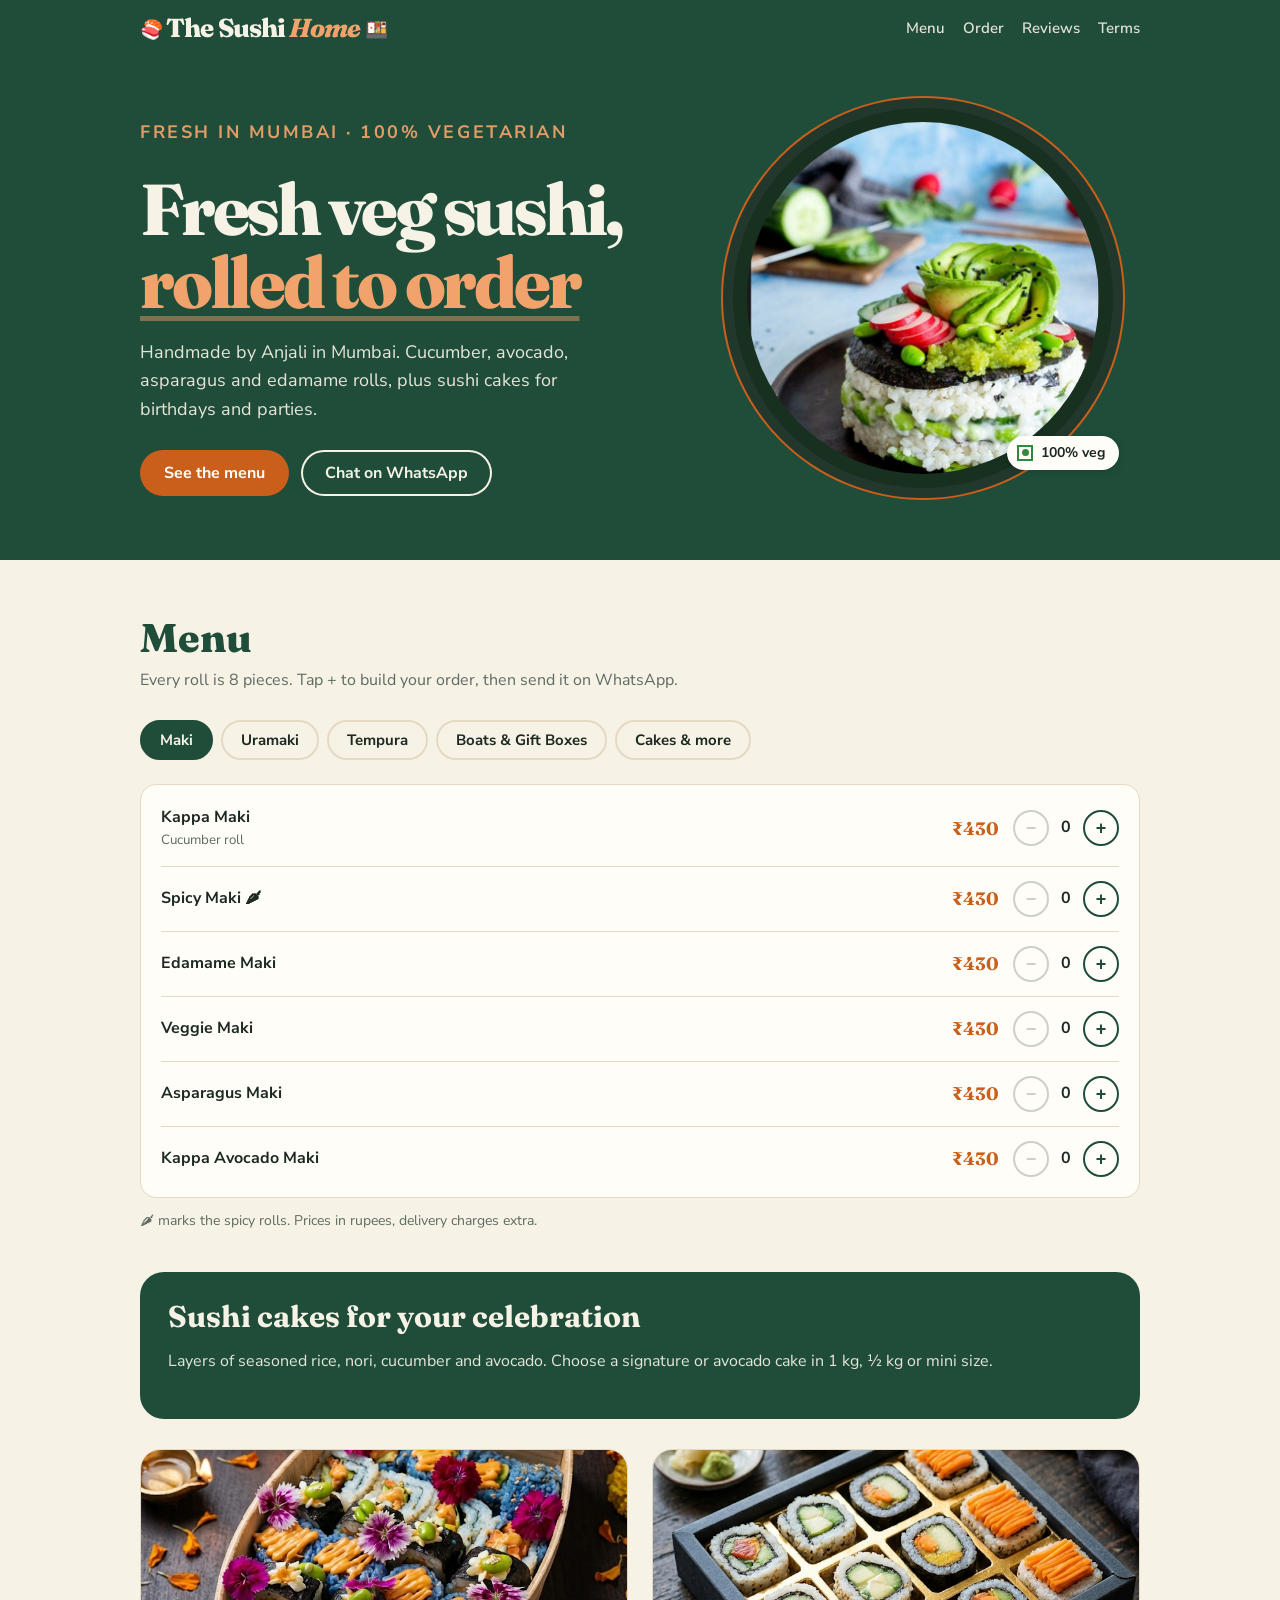
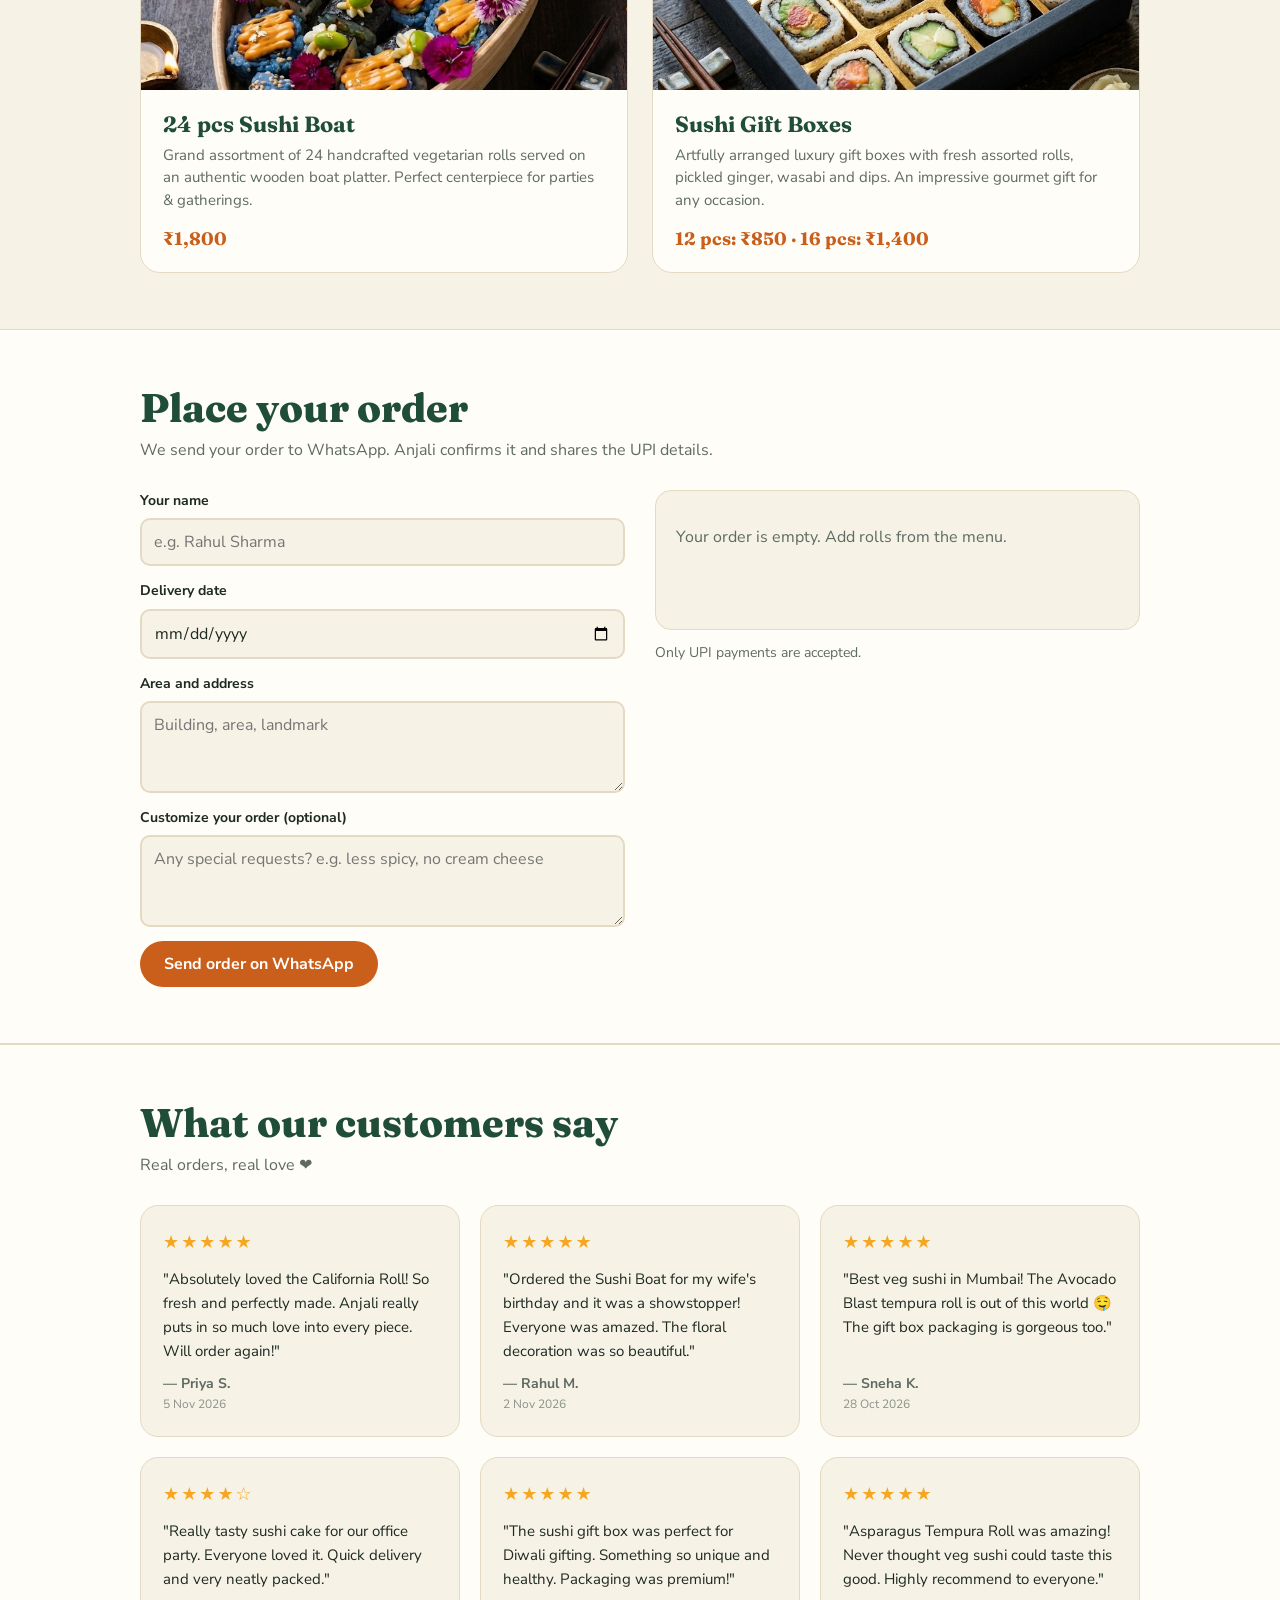
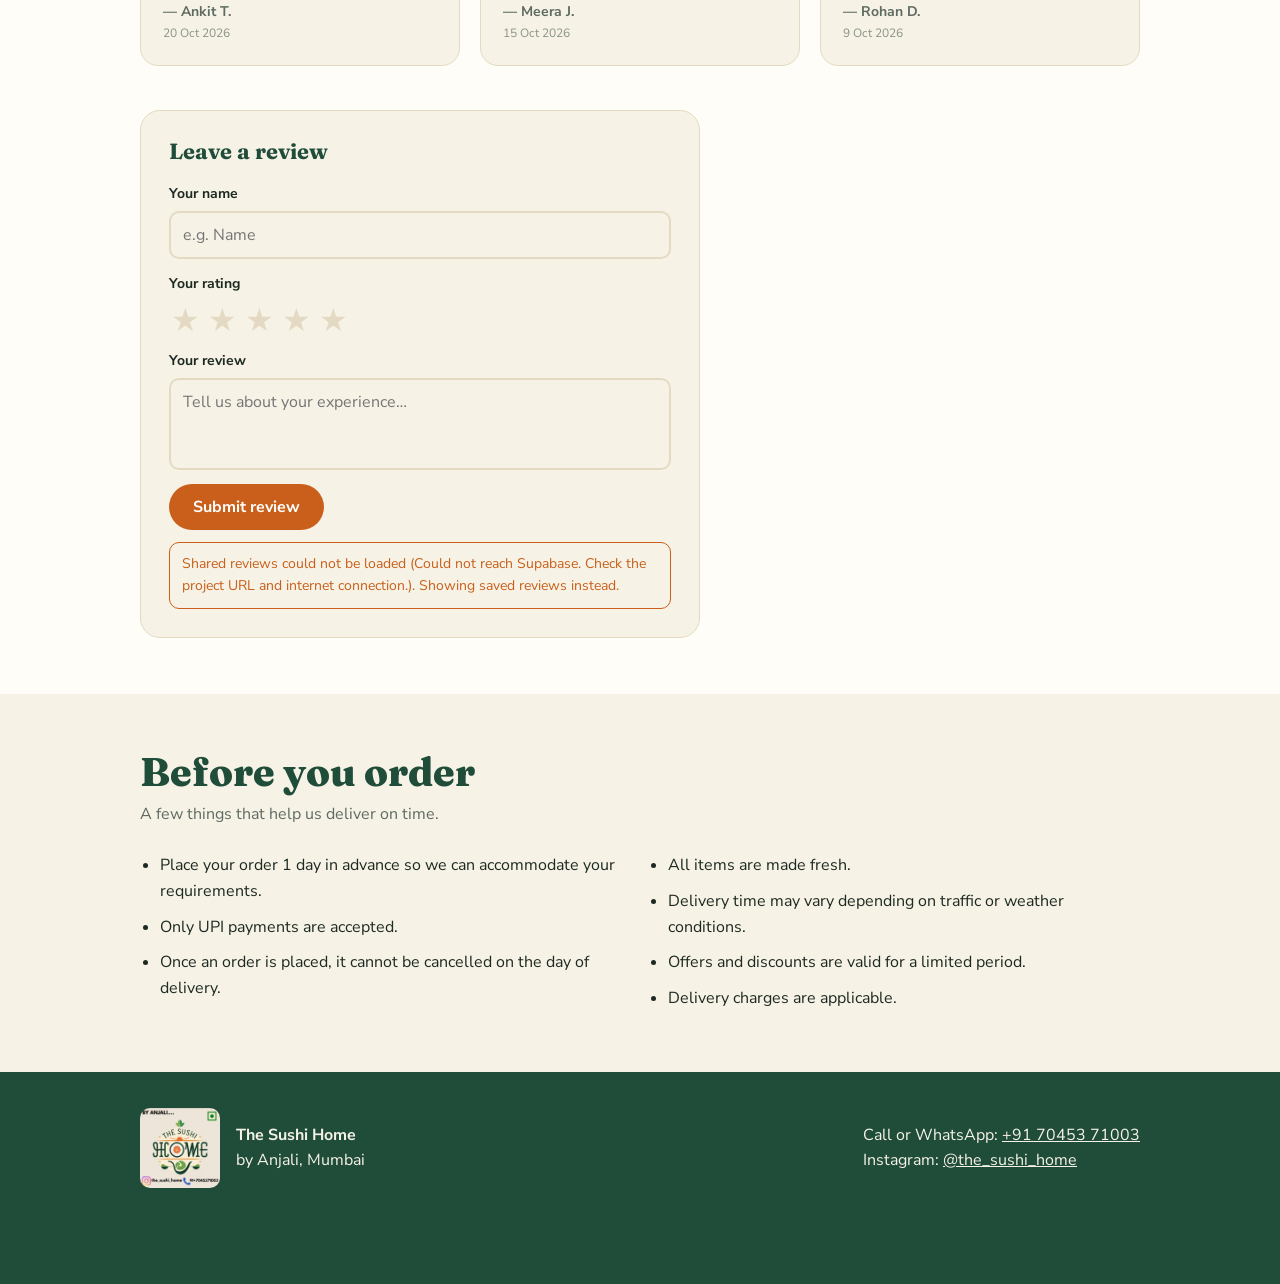
==== index.html @ c1016af9 "Add files via upload" ====
<!DOCTYPE html>
<html lang="en">

<head>
  <meta charset="utf-8">
  <meta name="viewport" content="width=device-width, initial-scale=1, viewport-fit=cover">
  <title>The Sushi Home – Fresh veg sushi, made to order</title>
  <meta name="description"
    content="Fresh vegetarian sushi handcrafted to order by Anjali in Mumbai. Authentic maki, uramaki, tempura rolls, and sushi cakes.">
  <link rel="icon" type="image/jpeg" href="images/logo.jpg">

  <!-- Open Graph / Meta -->
  <meta property="og:title" content="The Sushi Home – Fresh veg sushi, made to order">
  <meta property="og:description"
    content="Handmade by Anjali in Mumbai. 100% veg cucumber, avocado, asparagus, tempura rolls & sushi cakes.">
  <meta property="og:image" content="images/hero-sushi.jpg">
  <meta property="og:type" content="website">

  <link rel="preconnect" href="https://fonts.googleapis.com">
  <link rel="preconnect" href="https://fonts.gstatic.com" crossorigin>
  <link rel="stylesheet"
    href="https://fonts.googleapis.com/css2?family=Fraunces:opsz,wght@9..144,600;9..144,800&family=Nunito+Sans:wght@400;600;700&display=swap">
  <link rel="stylesheet" href="styles.css">
</head>

<body>
  <header>
    <div class="wrap">
      <a class="brand" href="#top"><span class="brand-sushi" aria-hidden="true">🍣</span> The Sushi <span>Home</span> <span class="brand-sushi" aria-hidden="true">🍱</span></a>
      <nav id="nav">
        <a href="#menu">Menu</a>
        <a href="#order">Order</a>
        <a href="#reviews">Reviews</a>
        <a href="#terms">Terms</a>
      </nav>
      <button class="hamburger" id="hamburger" aria-label="Open menu" aria-expanded="false">☰</button>
    </div>
  </header>

  <main id="top">
    <!-- Hero Section -->
    <div class="hero">
      <div class="wrap">
        <div>
          <p class="hero-kicker">Fresh in Mumbai · 100% vegetarian</p>
          <h1 id="hero-title" aria-live="polite">Fresh veg sushi, <span>rolled to order</span></h1>
          <p>Handmade by Anjali in Mumbai. Cucumber, avocado, asparagus and edamame rolls, plus sushi cakes for
            birthdays and parties.</p>
          <div class="row">
            <a class="btn" href="#menu">See the menu</a>
            <a class="btn ghost"
              href="https://wa.me/917045371003?text=Hi%20The%20Sushi%20Home%2C%20I%E2%80%99d%20like%20to%20order."
              target="_blank" rel="noopener">Chat on WhatsApp</a>
          </div>
        </div>
        <div class="disc">
          <img src="images/hero-sushi.jpg" alt="Avocado sushi cake with radish, edamame and nori">
          <div class="veg"><i></i>100% veg</div>
        </div>
      </div>
    </div>

    <!-- Menu Section -->
    <section id="menu">
      <div class="wrap">
        <h2>Menu</h2>
        <p class="sub">Every roll is 8 pieces. Tap + to build your order, then send it on WhatsApp.</p>
        <div class="tabs" role="tablist" id="tabs"></div>
        <div class="list" id="list"></div>
        <p class="note">🌶 marks the spicy rolls. Prices in rupees, delivery charges extra.</p>

        <div class="cake">
          <div>
            <h3>Sushi cakes for your celebration</h3>
            <p>Layers of seasoned rice, nori, cucumber and avocado. Choose a signature or avocado cake in 1 kg, ½ kg or
              mini size.</p>
          </div>
        </div>

        <!-- Party Boats & Gift Boxes Showcase -->
        <div class="feature-grid">
          <div class="feature-card">
            <img src="images/sushi-boat.jpg" alt="24 pcs Sushi Boat Platter">
            <div class="feature-card-body">
              <h3>24 pcs Sushi Boat</h3>
              <p>Grand assortment of 24 handcrafted vegetarian rolls served on an authentic wooden boat platter. Perfect
                centerpiece for parties & gatherings.</p>
              <div class="feature-price">₹1,800</div>
            </div>
          </div>
          <div class="feature-card">
            <img src="images/sushi-gift-box.jpg" alt="Sushi Gift Box">
            <div class="feature-card-body">
              <h3>Sushi Gift Boxes</h3>
              <p>Artfully arranged luxury gift boxes with fresh assorted rolls, pickled ginger, wasabi and dips. An
                impressive gourmet gift for any occasion.</p>
              <div class="feature-price">12 pcs: ₹850 · 16 pcs: ₹1,400</div>
            </div>
          </div>
        </div>
      </div>
    </section>

    <!-- Order Section -->
    <section class="order" id="order">
      <div class="wrap">
        <h2>Place your order</h2>
        <p class="sub">We send your order to WhatsApp. Anjali confirms it and shares the UPI details.</p>
        <div class="grid">
          <form id="f" onsubmit="return false">
            <label>
              Your name
              <input id="nm" name="name" autocomplete="name" placeholder="e.g. Rahul Sharma" maxlength="100" required>
            </label>
            <label>
              Delivery date
              <input id="dt" name="date" type="date" required>
            </label>
            <label>
              Area and address
              <textarea id="ad" name="address" rows="3" maxlength="500" placeholder="Building, area, landmark" required></textarea>
            </label>
            <label>
              Customize your order <span class="optional-label">(optional)</span>
              <textarea id="custom" name="customization" rows="3" maxlength="1000"
                placeholder="Any special requests? e.g. less spicy, no cream cheese"></textarea>
            </label>
            <button class="btn" id="send" type="button">Send order on WhatsApp</button>
            <p class="backend-status" id="order-status" role="status" aria-live="polite" hidden></p>
          </form>
          <div>
            <div class="sum" id="sum" aria-live="polite"></div>
            <p class="note">Only UPI payments are accepted.</p>
          </div>
        </div>
      </div>
    </section>

    <!-- Reviews Section -->
    <section id="reviews">
      <div class="wrap">
        <h2>What our customers say</h2>
        <p class="sub">Real orders, real love ❤️</p>
        <div class="reviews-grid" id="reviews-grid"></div>
        <div class="review-form-wrap">
          <h3>Leave a review</h3>
          <form id="rf" onsubmit="return false">
            <label>
              Your name
              <input id="rname" maxlength="100" placeholder="e.g. Name" autocomplete="name">
            </label>
            <label>
              Your rating
              <div class="star-pick" id="star-pick" role="group" aria-label="Rating">
                <button type="button" data-s="1" aria-label="1 star">★</button>
                <button type="button" data-s="2" aria-label="2 stars">★</button>
                <button type="button" data-s="3" aria-label="3 stars">★</button>
                <button type="button" data-s="4" aria-label="4 stars">★</button>
                <button type="button" data-s="5" aria-label="5 stars">★</button>
              </div>
            </label>
            <label>
              Your review
              <textarea id="rtext" rows="3" maxlength="1000" placeholder="Tell us about your experience…"></textarea>
            </label>
            <button class="btn" type="button" id="rsub">Submit review</button>
            <p class="review-thanks" id="rthanks" hidden>Thank you for your review! 🎉</p>
            <p class="backend-status" id="review-status" role="status" aria-live="polite" hidden></p>
          </form>
        </div>
      </div>
    </section>

    <!-- Terms Section -->
    <section id="terms">
      <div class="wrap">
        <h2>Before you order</h2>
        <p class="sub">A few things that help us deliver on time.</p>
        <ul class="terms">
          <li>Place your order 1 day in advance so we can accommodate your requirements.</li>
          <li>Only UPI payments are accepted.</li>
          <li>Once an order is placed, it cannot be cancelled on the day of delivery.</li>
          <li>All items are made fresh.</li>
          <li>Delivery time may vary depending on traffic or weather conditions.</li>
          <li>Offers and discounts are valid for a limited period.</li>
          <li>Delivery charges are applicable.</li>
        </ul>
      </div>
    </section>
  </main>

  <footer>
    <div class="wrap">
      <div style="display:flex;gap:16px;align-items:center">
        <img src="images/logo.jpg" alt="The Sushi Home logo">
        <div><strong>The Sushi Home</strong><br>by Anjali, Mumbai</div>
      </div>
      <div>
        Call or WhatsApp: <a href="tel:+917045371003">+91 70453 71003</a><br>
        Instagram: <a href="https://instagram.com/the_sushi_home" target="_blank" rel="noopener">@the_sushi_home</a>
      </div>
    </div>
  </footer>

  <!-- Sticky Bottom Order Summary Bar -->
  <div class="bar" id="bar">
    <div><strong id="bc"></strong></div>
    <a class="btn" href="#order">Review order</a>
  </div>

  <script src="supabase-config.js"></script>
  <script src="app.js"></script>
</body>

</html>
---- styles.css ----
:root {
  --bg: #F7F2E6;
  --card: #FFFDF7;
  --ink: #1D2A22;
  --mute: #5E6B62;
  --green: #1F4D3A;
  --leaf: #2E7D4F;
  --orange: #C95F1A;
  --line: #E4DAC3;
  --ong: #F7F2E6;
  color-scheme: light;
  box-sizing: border-box;
}

/* Dark Mode Support (System preference & data-theme override) */
@media (prefers-color-scheme: dark) {
  :root:not([data-theme="light"]) {
    --bg: #101A15;
    --card: #17251D;
    --ink: #EEE8D8;
    --mute: #A9B3A9;
    --green: #0C2218;
    --leaf: #5FB383;
    --orange: #F08A3E;
    --line: #2A3B31;
    --ong: #F2EBDA;
    color-scheme: dark;
  }
  :root:not([data-theme="light"]) h2 {
    color: var(--ink);
  }
  :root:not([data-theme="light"]) .qty button {
    border-color: var(--leaf);
    color: var(--leaf);
  }
}

:root[data-theme="dark"] {
  --bg: #101A15;
  --card: #17251D;
  --ink: #EEE8D8;
  --mute: #A9B3A9;
  --green: #0C2218;
  --leaf: #5FB383;
  --orange: #F08A3E;
  --line: #2A3B31;
  --ong: #F2EBDA;
  color-scheme: dark;
}
:root[data-theme="dark"] h2 {
  color: var(--ink);
}
:root[data-theme="dark"] .qty button {
  border-color: var(--leaf);
  color: var(--leaf);
}

* {
  box-sizing: border-box;
}

html {
  scroll-behavior: smooth;
  scroll-padding-top: 70px;
}

body {
  margin: 0;
  background: var(--bg);
  color: var(--ink);
  font: 400 16px/1.6 "Nunito Sans", system-ui, sans-serif;
}

h1, h2, h3 {
  font-family: Fraunces, Georgia, serif;
  line-height: 1.1;
  margin: 0;
}

img {
  max-width: 100%;
  display: block;
}

a {
  color: inherit;
}

.wrap {
  max-width: 1040px;
  margin: 0 auto;
  padding: 0 20px;
}

/* Header */
header {
  position: sticky;
  top: 0;
  z-index: 20;
  background: var(--green);
  color: var(--ong);
}

header .wrap {
  display: flex;
  align-items: center;
  justify-content: space-between;
  height: 56px;
}

.brand {
  font: 800 26px/1 Fraunces, Georgia, serif;
  letter-spacing: -0.035em;
  text-decoration: none;
  transition: transform 0.2s ease;
}

.brand span {
  color: #F2A36B;
  font-style: italic;
}

.brand .brand-sushi {
  display: inline-block;
  color: inherit;
  font-family: "Nunito Sans", sans-serif;
  font-size: 0.72em;
  font-style: normal;
  vertical-align: 0.08em;
  transition: transform 0.2s ease;
}

.brand:hover .brand-sushi:first-child {
  transform: rotate(-12deg);
}

.brand:hover .brand-sushi:last-child {
  transform: rotate(12deg);
}

.brand:hover {
  transform: translateY(-1px);
}

nav {
  display: flex;
  gap: 18px;
  font-weight: 600;
  font-size: 15px;
}

nav a {
  text-decoration: none;
  opacity: 0.9;
  transition: opacity 0.2s ease;
}

nav a:hover {
  opacity: 1;
}

/* Buttons */
.btn {
  display: inline-block;
  border: 0;
  border-radius: 999px;
  padding: 12px 24px;
  font: 700 16px "Nunito Sans", sans-serif;
  background: var(--orange);
  color: #fff;
  text-decoration: none;
  cursor: pointer;
  transition: transform 0.15s ease, filter 0.15s ease;
}

.btn:hover {
  filter: brightness(1.08);
}

.btn:active {
  transform: scale(0.98);
}

.btn.ghost {
  background: transparent;
  color: var(--ong);
  box-shadow: inset 0 0 0 2px var(--ong);
}

:focus-visible {
  outline: 3px solid var(--orange);
  outline-offset: 3px;
}

/* Hero Section */
.hero {
  background: var(--green);
  color: var(--ong);
  padding: 44px 0 64px;
  overflow: hidden;
}

.hero .wrap {
  display: grid;
  grid-template-columns: 1.1fr 0.9fr;
  gap: 36px;
  align-items: center;
}

.hero h1 {
  max-width: 620px;
  font-size: clamp(42px, 6.5vw, 72px);
  font-weight: 800;
  letter-spacing: -0.045em;
  line-height: 1.02;
}

.hero h1 span {
  display: inline-block;
  color: #F2A36B;
  text-decoration: underline;
  text-decoration-color: rgba(242, 163, 107, 0.45);
  text-decoration-thickness: 5px;
  text-underline-offset: 8px;
  transition: transform 0.2s ease, color 0.2s ease;
}

.hero h1 span:hover {
  color: #FFC08F;
  transform: rotate(-2deg) translateY(-2px);
}

.hero-kicker {
  margin: 0 0 14px;
  color: #F2A36B;
  font-size: 12px;
  font-weight: 700;
  letter-spacing: 0.14em;
  text-transform: uppercase;
}

.hero p {
  max-width: 460px;
  font-size: 18px;
  margin: 18px 0 26px;
  opacity: 0.92;
}

.hero .row {
  display: flex;
  gap: 12px;
  flex-wrap: wrap;
}

.disc {
  position: relative;
  width: min(100%, 380px);
  aspect-ratio: 1;
  margin: 0 auto;
  border-radius: 50%;
  padding: 14px;
  background: #17301f;
  box-shadow: 0 0 0 10px #23382c, 0 0 0 12px var(--orange);
}

.disc img {
  width: 100%;
  height: 100%;
  border-radius: 50%;
  object-fit: cover;
}

/* FSSAI 100% Veg Badge */
.veg {
  position: absolute;
  right: -6px;
  bottom: 18px;
  background: var(--card);
  color: var(--ink);
  border-radius: 999px;
  padding: 6px 14px 6px 10px;
  font-weight: 700;
  font-size: 14px;
  display: flex;
  gap: 8px;
  align-items: center;
  box-shadow: 0 2px 8px rgba(0,0,0,0.15);
}

.veg i {
  width: 16px;
  height: 16px;
  border: 2px solid #2E8B3E;
  display: grid;
  place-items: center;
}

.veg i:after {
  content: "";
  width: 7px;
  height: 7px;
  border-radius: 50%;
  background: #2E8B3E;
}

/* Section Common */
section {
  padding: 56px 0;
}

h2 {
  font-size: clamp(28px, 4vw, 40px);
  font-weight: 800;
  color: var(--green);
}

.sub {
  color: var(--mute);
  margin: 8px 0 26px;
}

/* Menu Tabs */
.tabs {
  display: flex;
  gap: 8px;
  overflow-x: auto;
  padding-bottom: 6px;
  margin-bottom: 18px;
  -webkit-overflow-scrolling: touch;
  scrollbar-width: none;
}

.tabs::-webkit-scrollbar {
  display: none;
}

.tab {
  flex: none;
  border: 2px solid var(--line);
  background: transparent;
  color: var(--ink);
  border-radius: 999px;
  padding: 8px 18px;
  font: 700 15px "Nunito Sans", sans-serif;
  cursor: pointer;
  transition: all 0.2s ease;
}

.tab:hover {
  border-color: var(--green);
}

.tab[aria-selected="true"] {
  background: var(--green);
  border-color: var(--green);
  color: var(--ong);
}

/* Menu List */
.list {
  background: var(--card);
  border: 1px solid var(--line);
  border-radius: 16px;
  padding: 6px 20px;
}

.item {
  display: flex;
  align-items: center;
  gap: 14px;
  padding: 14px 0;
  border-bottom: 1px solid var(--line);
}

.item .thumb {
  width: 58px;
  height: 58px;
  border-radius: 12px;
  object-fit: cover;
  flex-shrink: 0;
  border: 1px solid var(--line);
}

.item:last-child {
  border: 0;
}

.item .n {
  flex: 1;
  font-weight: 700;
}

.item .n small {
  display: block;
  font-weight: 400;
  color: var(--mute);
}

.price {
  font: 700 18px Fraunces, Georgia, serif;
  color: var(--orange);
  min-width: 64px;
  text-align: right;
}

/* Quantity Counter */
.qty {
  display: flex;
  align-items: center;
  gap: 6px;
}

.qty button {
  width: 36px;
  height: 36px;
  border-radius: 50%;
  border: 2px solid var(--green);
  background: transparent;
  color: var(--green);
  font: 700 18px sans-serif;
  cursor: pointer;
  display: flex;
  align-items: center;
  justify-content: center;
  line-height: 1;
  padding: 0;
  transition: all 0.15s ease;
}

.qty button:hover:not(:disabled) {
  background: var(--green);
  color: var(--ong);
}

.qty button:disabled {
  opacity: 0.3;
  cursor: not-allowed;
  border-color: var(--mute);
  color: var(--mute);
}

.qty span {
  min-width: 22px;
  text-align: center;
  font-weight: 700;
}

.note {
  margin-top: 12px;
  color: var(--mute);
  font-size: 14px;
}

/* Sushi Cake Feature */
.cake {
  background: var(--green);
  color: var(--ong);
  border-radius: 24px;
  padding: 28px;
  margin-top: 40px;
}

.cake h3 {
  font-size: 30px;
}

.cake p {
  opacity: 0.92;
}

/* Feature Grid for Boat & Boxes */
.feature-grid {
  display: grid;
  grid-template-columns: 1fr 1fr;
  gap: 24px;
  margin-top: 30px;
}

.feature-card {
  background: var(--card);
  border: 1px solid var(--line);
  border-radius: 20px;
  overflow: hidden;
  display: flex;
  flex-direction: column;
  transition: transform 0.2s ease, box-shadow 0.2s ease;
}

.feature-card:hover {
  transform: translateY(-3px);
  box-shadow: 0 8px 24px rgba(0,0,0,0.1);
}

.feature-card img {
  width: 100%;
  height: 240px;
  object-fit: cover;
  object-position: center;
}

.feature-card-body {
  padding: 22px;
  display: flex;
  flex-direction: column;
  flex: 1;
}

.feature-card-body h3 {
  font-size: 22px;
  margin-bottom: 8px;
  color: var(--green);
}

@media (prefers-color-scheme: dark) {
  :root:not([data-theme="light"]) .feature-card-body h3 {
    color: var(--ink);
  }
}

:root[data-theme="dark"] .feature-card-body h3 {
  color: var(--ink);
}

.feature-card-body p {
  color: var(--mute);
  font-size: 15px;
  line-height: 1.5;
  margin: 0 0 16px;
  flex: 1;
}

.feature-price {
  font: 700 18px Fraunces, Georgia, serif;
  color: var(--orange);
}

/* Order Form Section */
.order {
  background: var(--card);
  border-top: 1px solid var(--line);
  border-bottom: 1px solid var(--line);
}

.grid {
  display: grid;
  grid-template-columns: 1fr 1fr;
  gap: 30px;
}

form label {
  display: block;
  font-weight: 700;
  font-size: 14px;
  margin: 0 0 14px;
}

input, textarea {
  display: block;
  width: 100%;
  margin-top: 6px;
  padding: 11px 12px;
  border: 2px solid var(--line);
  border-radius: 10px;
  background: var(--bg);
  color: var(--ink);
  font: 400 16px "Nunito Sans", sans-serif;
  transition: border-color 0.2s ease;
}

input:focus, textarea:focus {
  border-color: var(--orange);
  outline: none;
}

/* Order Summary Box */
.sum {
  background: var(--bg);
  border: 1px solid var(--line);
  border-radius: 16px;
  padding: 18px 20px;
  min-height: 140px;
}

.sum div {
  display: flex;
  justify-content: space-between;
  gap: 10px;
  padding: 5px 0;
}

.sum .t {
  border-top: 2px solid var(--line);
  margin-top: 8px;
  padding-top: 10px;
  font-weight: 800;
  font-size: 18px;
}

.empty {
  color: var(--mute);
}

/* Terms */
.terms {
  columns: 2;
  column-gap: 36px;
  padding-left: 20px;
  margin: 0;
}

.terms li {
  margin-bottom: 10px;
  break-inside: avoid;
}

/* Footer */
footer {
  background: var(--green);
  color: var(--ong);
  padding: 36px 0 96px;
}

footer .wrap {
  display: flex;
  gap: 24px;
  align-items: center;
  justify-content: space-between;
  flex-wrap: wrap;
}

footer img {
  width: 80px;
  border-radius: 10px;
}

/* Floating Bottom Bar */
.bar {
  position: fixed;
  left: 0;
  right: 0;
  bottom: 0;
  z-index: 30;
  background: var(--green);
  color: var(--ong);
  padding: 10px 20px calc(10px + env(safe-area-inset-bottom, 0px));
  display: none;
  align-items: center;
  justify-content: space-between;
  gap: 12px;
  box-shadow: 0 -4px 16px rgba(0,0,0,0.2);
}

.bar.on {
  display: flex;
}

/* Hamburger button */
.hamburger {
  display: none;
  background: transparent;
  border: none;
  color: var(--ong);
  font-size: 24px;
  cursor: pointer;
  padding: 4px 8px;
  line-height: 1;
}

/* Reviews Section */
#reviews { background: var(--card); border-top: 1px solid var(--line); }

.reviews-grid {
  display: grid;
  grid-template-columns: repeat(auto-fill, minmax(260px, 1fr));
  gap: 20px;
  margin-bottom: 44px;
}

.review-card {
  background: var(--bg);
  border: 1px solid var(--line);
  border-radius: 18px;
  padding: 22px;
  display: flex;
  flex-direction: column;
  gap: 10px;
  transition: transform 0.2s ease, box-shadow 0.2s ease;
}

.review-card:hover {
  transform: translateY(-2px);
  box-shadow: 0 6px 20px rgba(0,0,0,0.08);
}

.review-stars {
  color: #F5A623;
  font-size: 18px;
  letter-spacing: 2px;
}

.review-text {
  color: var(--ink);
  font-size: 15px;
  line-height: 1.6;
  flex: 1;
  margin: 0;
}

.review-author {
  font-weight: 700;
  font-size: 14px;
  color: var(--mute);
}

.review-date {
  font-size: 12px;
  color: var(--mute);
  opacity: 0.7;
}

/* Review Form */
.review-form-wrap {
  background: var(--bg);
  border: 1px solid var(--line);
  border-radius: 20px;
  padding: 28px;
  width: 100%;
  max-width: 560px;
  min-width: 0;
  box-sizing: border-box;
}

.review-form-wrap form,
.review-form-wrap input,
.review-form-wrap textarea {
  width: 100%;
  max-width: 100%;
  min-width: 0;
  box-sizing: border-box;
}

.review-form-wrap textarea {
  resize: none;
}

.review-form-wrap h3 {
  font-size: 22px;
  margin-bottom: 20px;
  color: var(--green);
}

@media (prefers-color-scheme: dark) {
  :root:not([data-theme="light"]) .review-form-wrap h3 { color: var(--ink); }
}
:root[data-theme="dark"] .review-form-wrap h3 { color: var(--ink); }

.star-pick {
  display: flex;
  gap: 4px;
  margin-top: 8px;
}

.star-pick button {
  background: transparent;
  border: none;
  font-size: 32px;
  color: var(--line);
  cursor: pointer;
  padding: 0 2px;
  transition: color 0.15s ease, transform 0.1s ease;
  line-height: 1;
}

.star-pick button.lit {
  color: #F5A623;
}

.star-pick button:hover,
.star-pick button:focus-visible {
  color: #F5A623;
  transform: scale(1.15);
  outline: none;
}

.review-thanks {
  color: var(--leaf);
  font-weight: 700;
  margin-top: 10px;
}

.backend-status {
  margin: 12px 0 0;
  padding: 10px 12px;
  border: 1px solid var(--line);
  border-radius: 10px;
  color: var(--mute);
  font-size: 14px;
  overflow-wrap: anywhere;
}

.backend-status[data-state="success"] {
  border-color: var(--leaf);
  color: var(--leaf);
}

.backend-status[data-state="error"] {
  border-color: var(--orange);
  color: var(--orange);
}

/* Responsive Media Queries */
@media (max-width: 760px) {
  .brand { font-size: 23px; }
  header .wrap { gap: 10px; }
  .hero .wrap {
    grid-template-columns: 1fr;
    text-align: center;
  }
  .hero h1 { max-width: none; font-size: clamp(38px, 9vw, 54px); }
  .hero p { font-size: 16px; margin-left: auto; margin-right: auto; }
  .hero .row { justify-content: center; }
  .disc { width: min(100%, 260px); margin: 0 auto; }
  .grid { grid-template-columns: 1fr; }
  .feature-grid { grid-template-columns: 1fr; }
  .terms { columns: 1; }
  nav { display: none; }
  nav.open { display: flex; flex-direction: column; position: fixed; top: 56px; left: 0; right: 0; background: var(--green); padding: 16px 20px 24px; z-index: 19; gap: 0; }
  nav.open a { padding: 14px 0; border-bottom: 1px solid rgba(255,255,255,0.1); font-size: 17px; }
  .hamburger { display: flex; }
  .reviews-grid { grid-template-columns: 1fr; }
  section { padding: 40px 0; }
  .item { gap: 10px; }
  .item .thumb { width: 56px; height: 56px; }
  .btn { padding: 11px 20px; font-size: 15px; }
  .tab { padding: 7px 14px; font-size: 14px; }
}

@media (prefers-reduced-motion: reduce) {
  html {
    scroll-behavior: auto;
  }
  .hero h1 span {
    transition: none;
  }
}
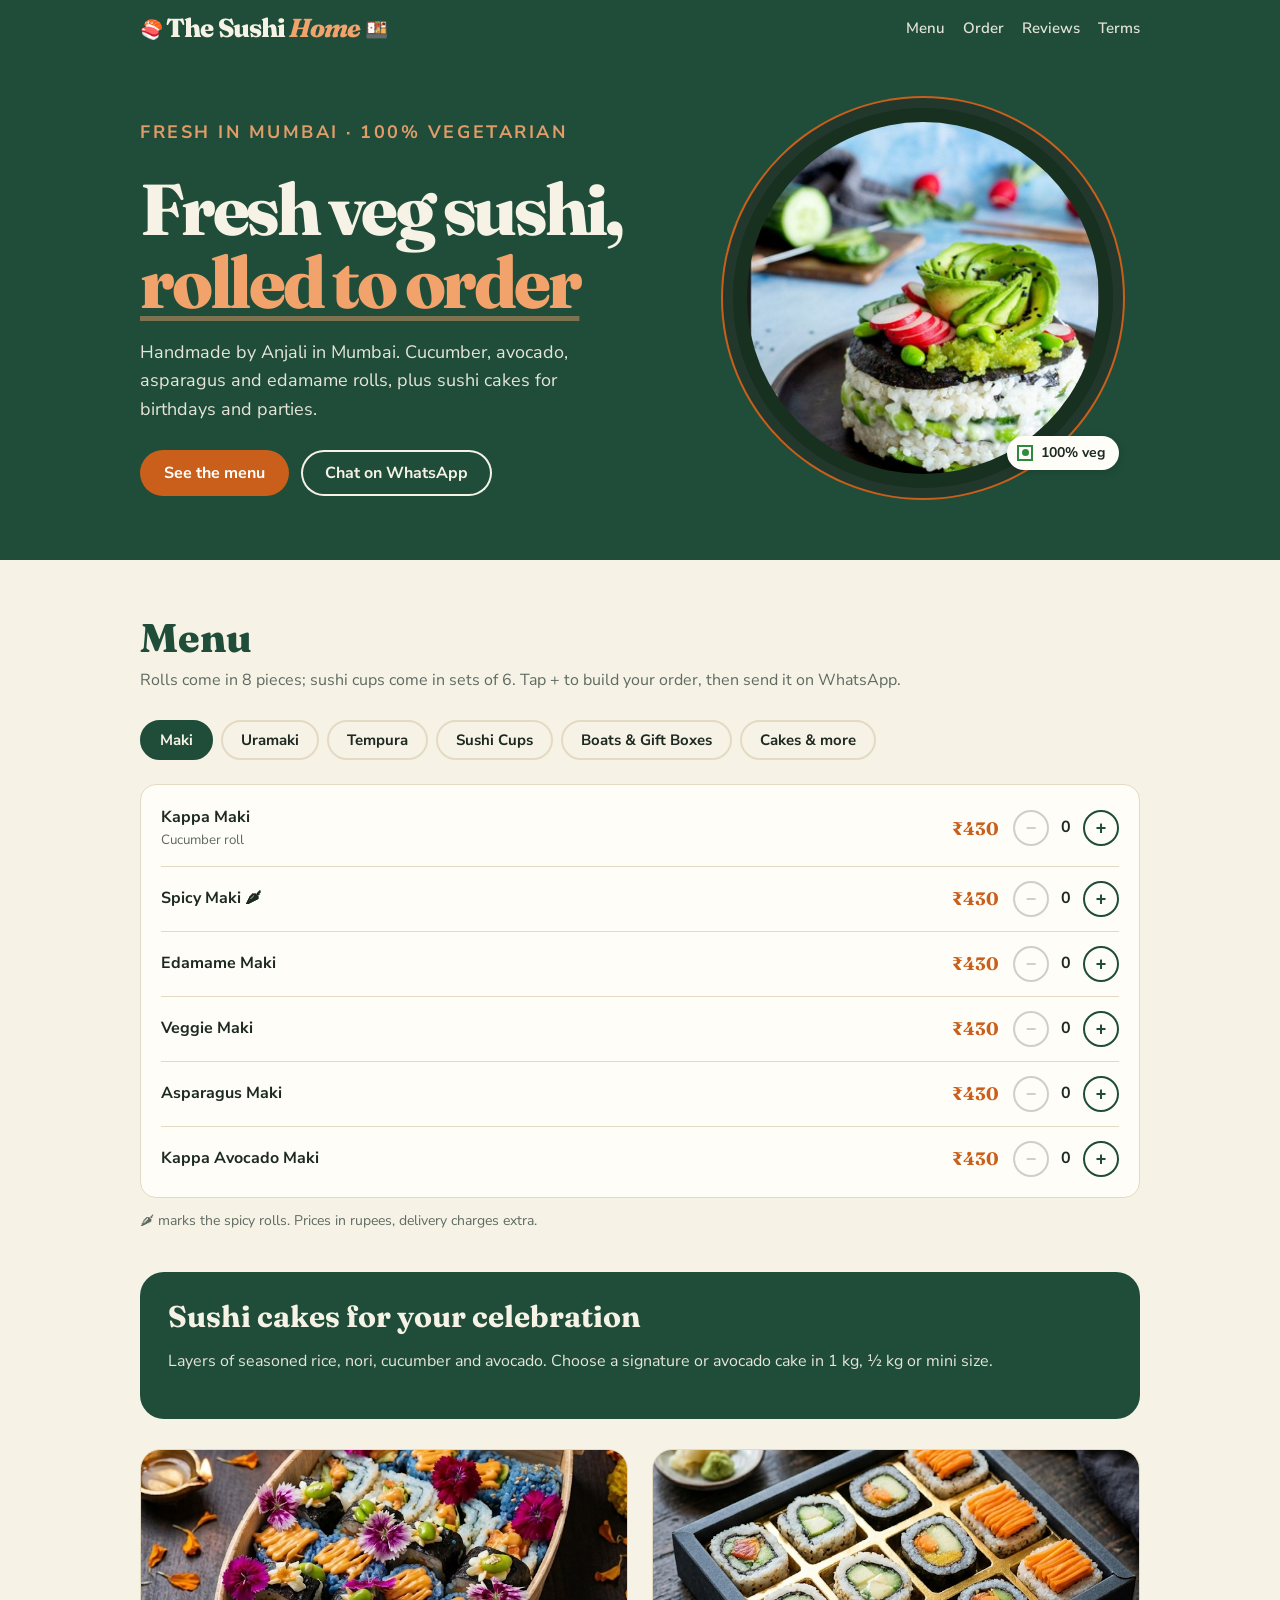
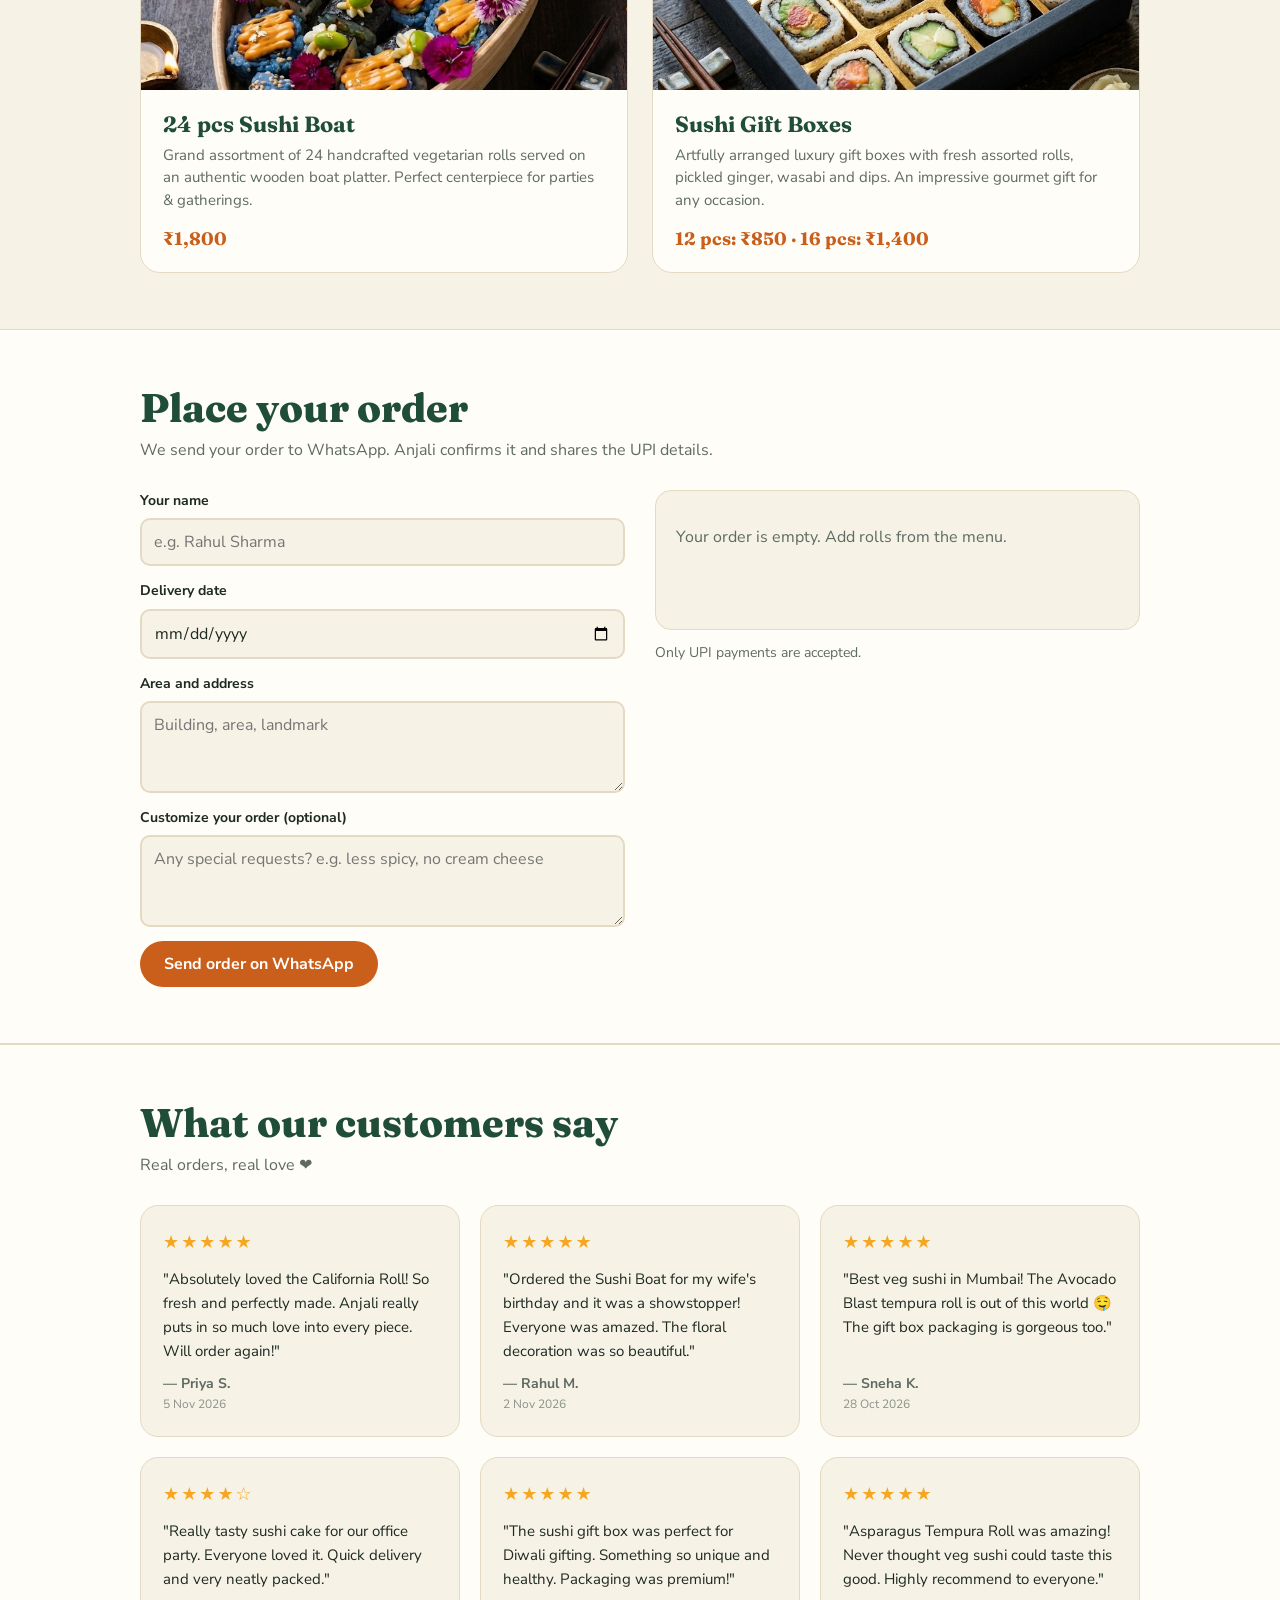
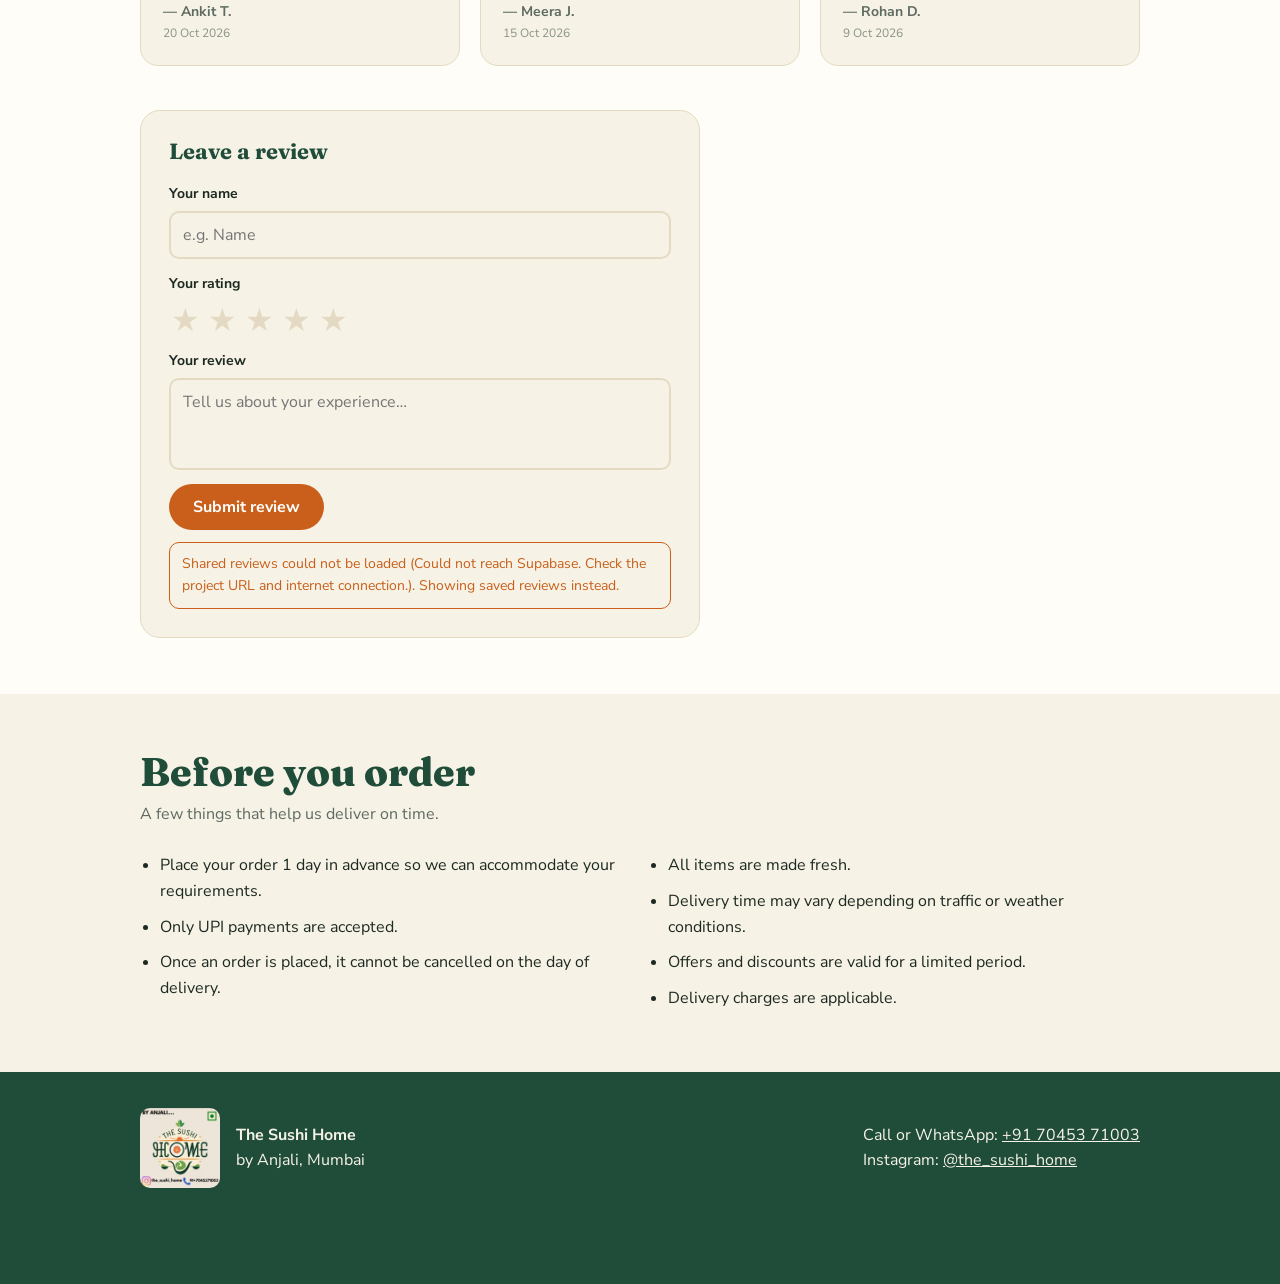
==== commit 77649ae7: "Add sushi cups to menu Co-authored-by: Copilot <223556219+Copilot@users.noreply.github.com>" ====
--- a/index.html
+++ b/index.html
@@ -64,7 +64,7 @@
     <section id="menu">
       <div class="wrap">
         <h2>Menu</h2>
-        <p class="sub">Every roll is 8 pieces. Tap + to build your order, then send it on WhatsApp.</p>
+        <p class="sub">Rolls come in 8 pieces; sushi cups come in sets of 6. Tap + to build your order, then send it on WhatsApp.</p>
         <div class="tabs" role="tablist" id="tabs"></div>
         <div class="list" id="list"></div>
         <p class="note">🌶 marks the spicy rolls. Prices in rupees, delivery charges extra.</p>
--- a/styles.css
+++ b/styles.css
@@ -831,6 +831,24 @@
   section { padding: 40px 0; }
   .item { gap: 10px; }
   .item .thumb { width: 56px; height: 56px; }
+  .item.has-thumb {
+    display: grid;
+    grid-template-columns: 56px minmax(0, 1fr) auto;
+    gap: 8px 10px;
+  }
+  .item.has-thumb .thumb { grid-column: 1; grid-row: 1; }
+  .item.has-thumb .n {
+    grid-column: 2;
+    grid-row: 1;
+    min-width: 0;
+    overflow-wrap: anywhere;
+  }
+  .item.has-thumb .price { grid-column: 3; grid-row: 1; }
+  .item.has-thumb .qty {
+    grid-column: 2 / 4;
+    grid-row: 2;
+    justify-self: end;
+  }
   .btn { padding: 11px 20px; font-size: 15px; }
   .tab { padding: 7px 14px; font-size: 14px; }
 }
